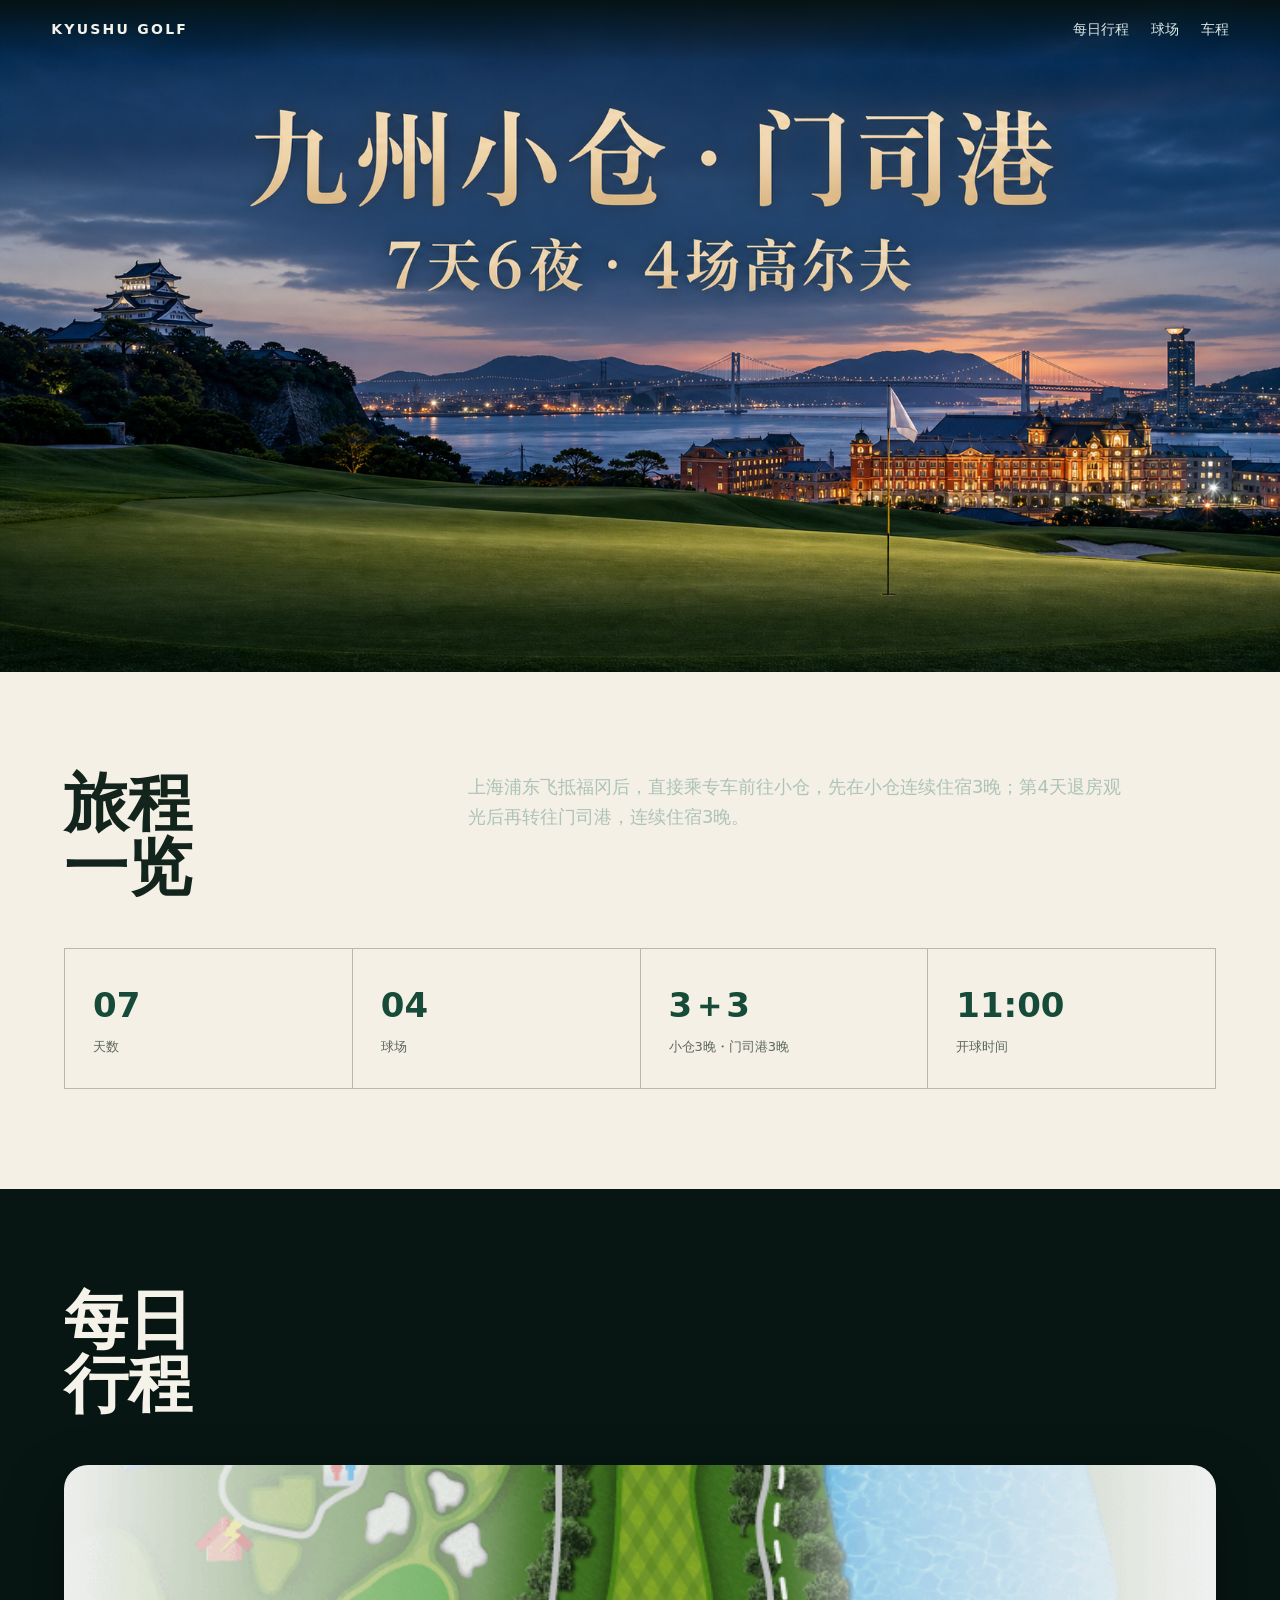
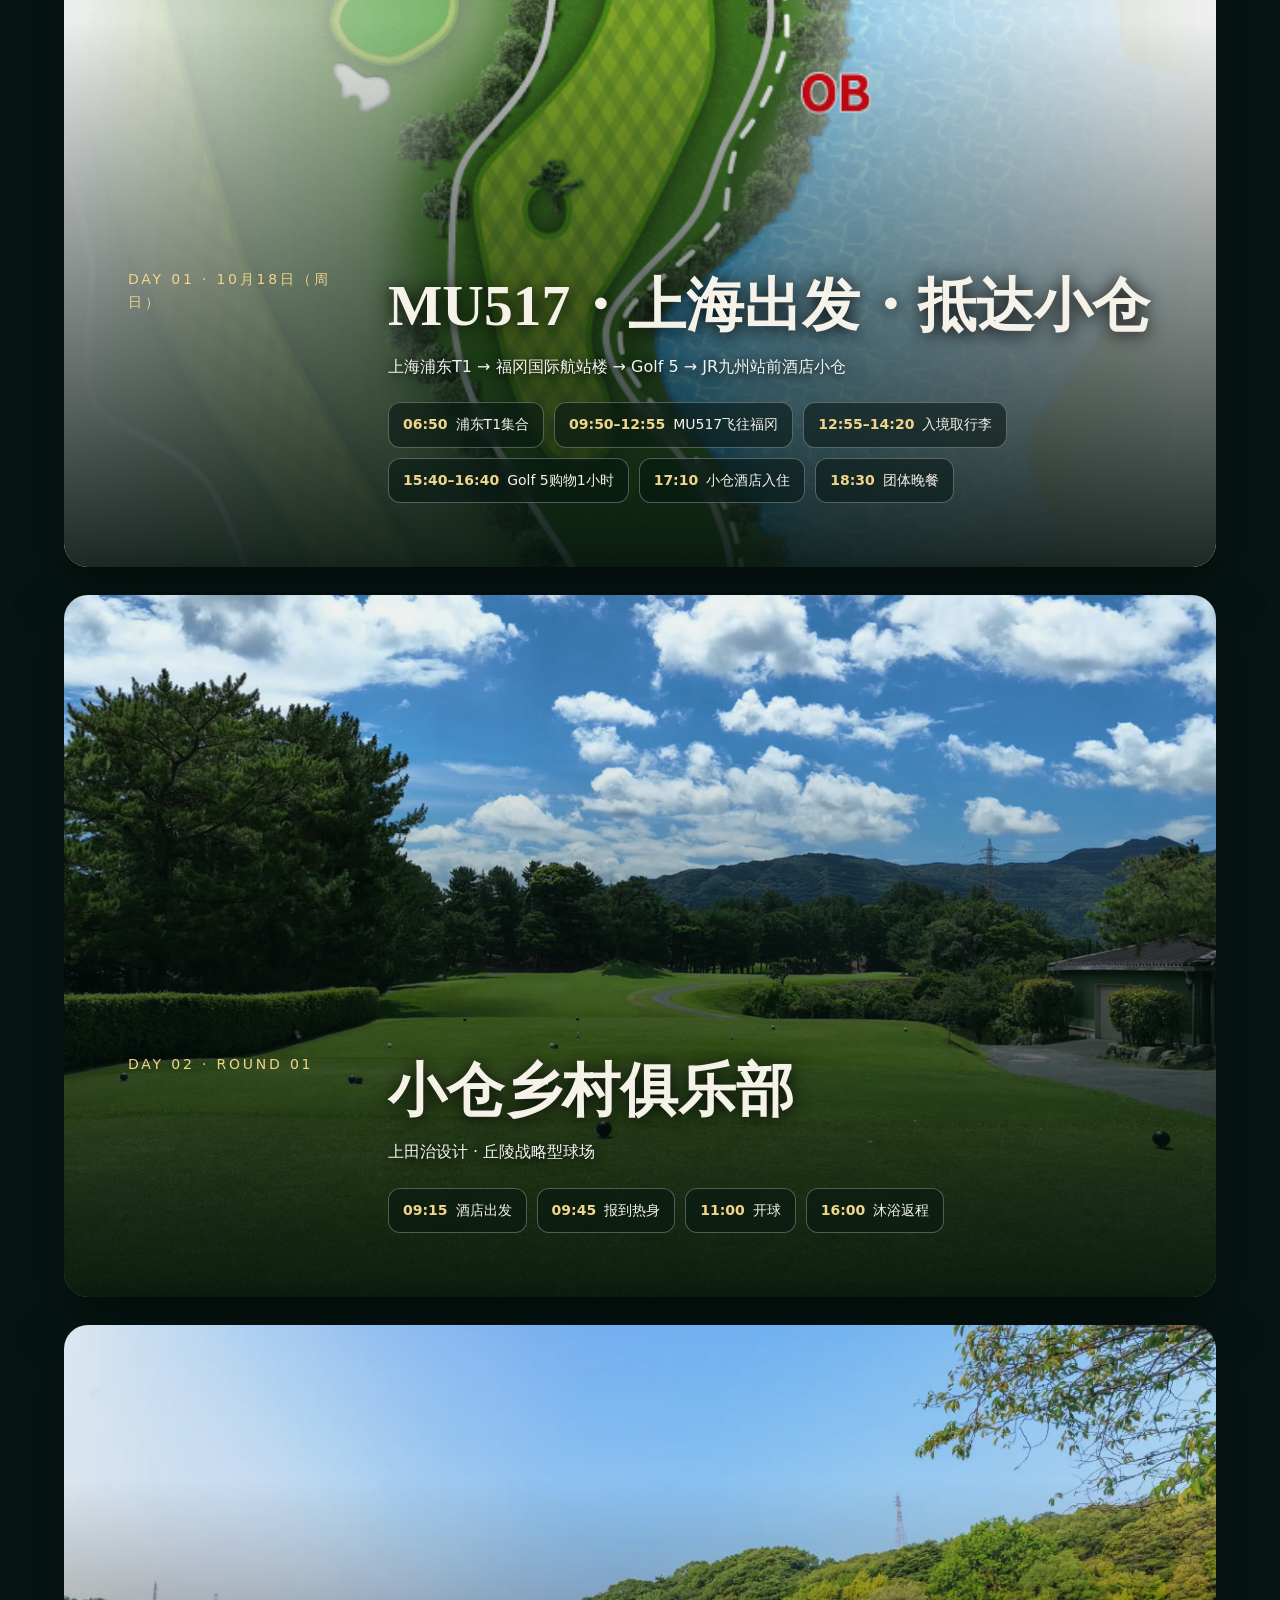
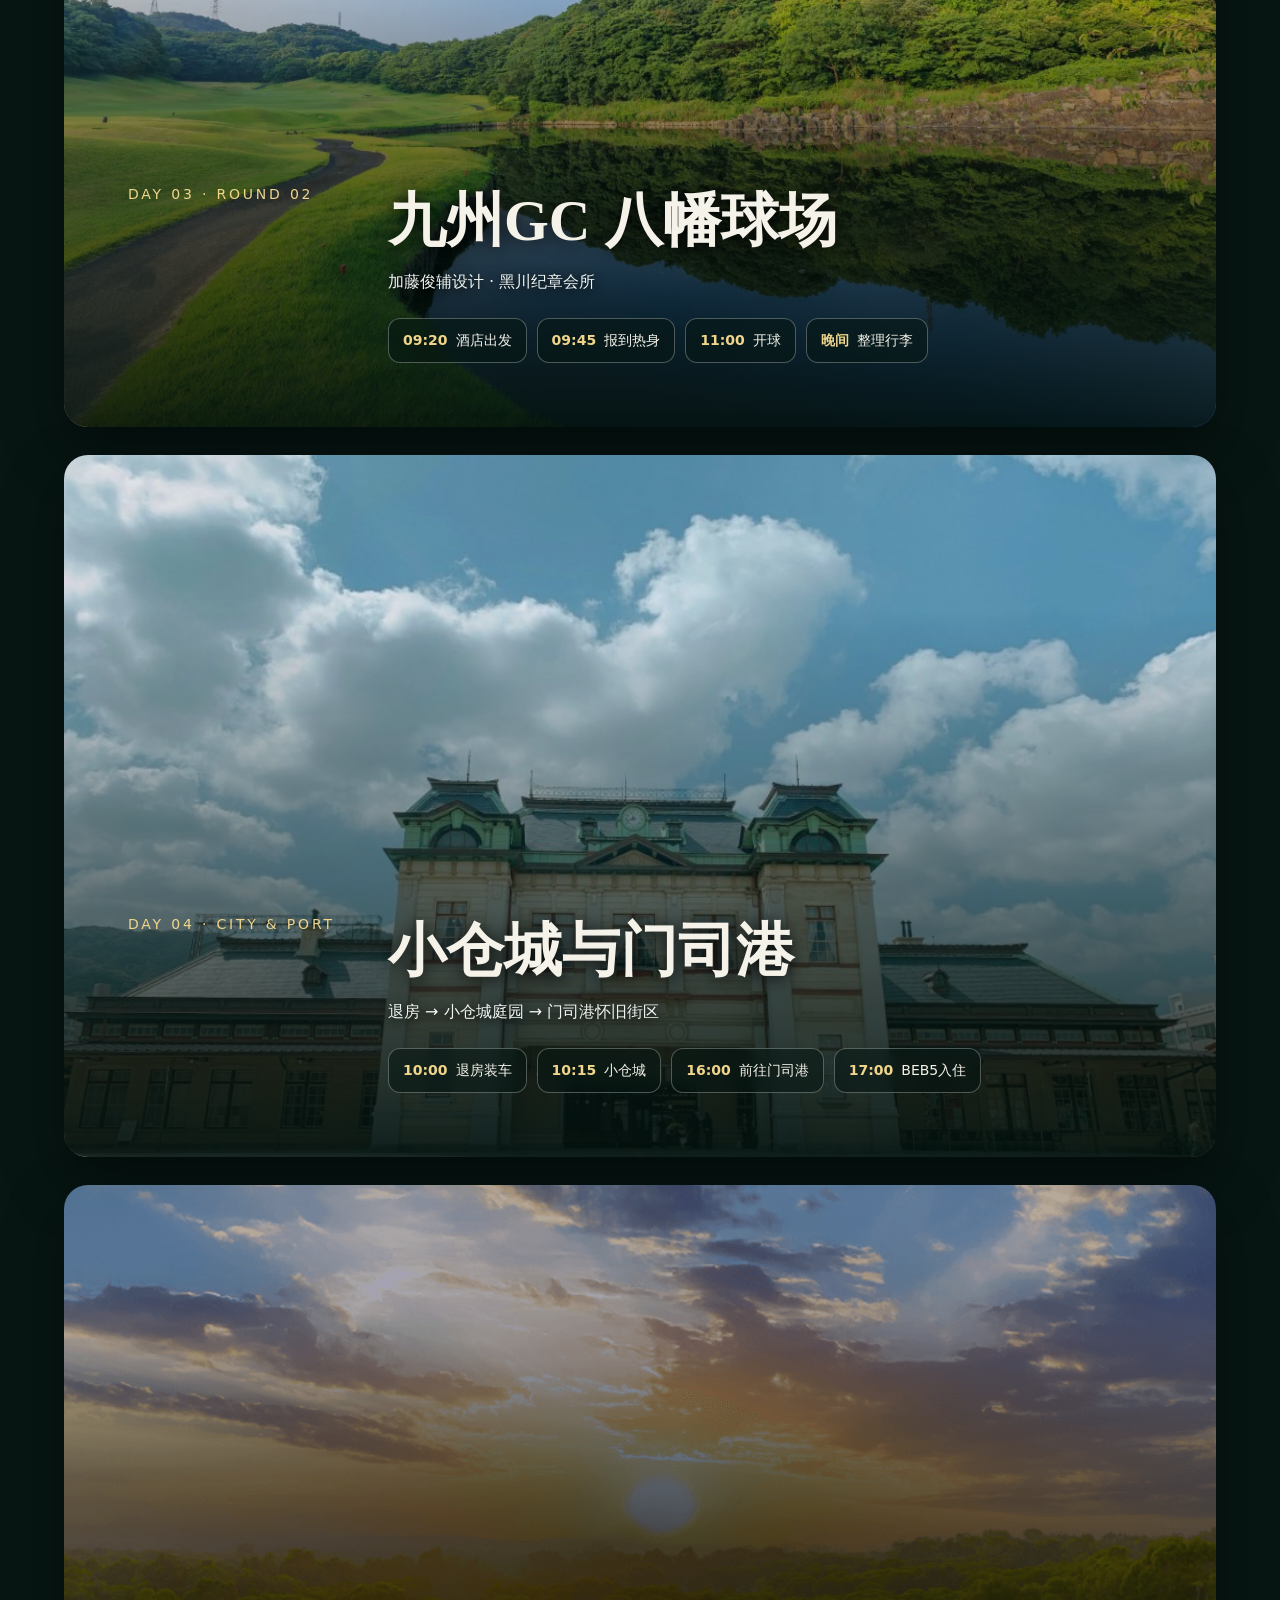
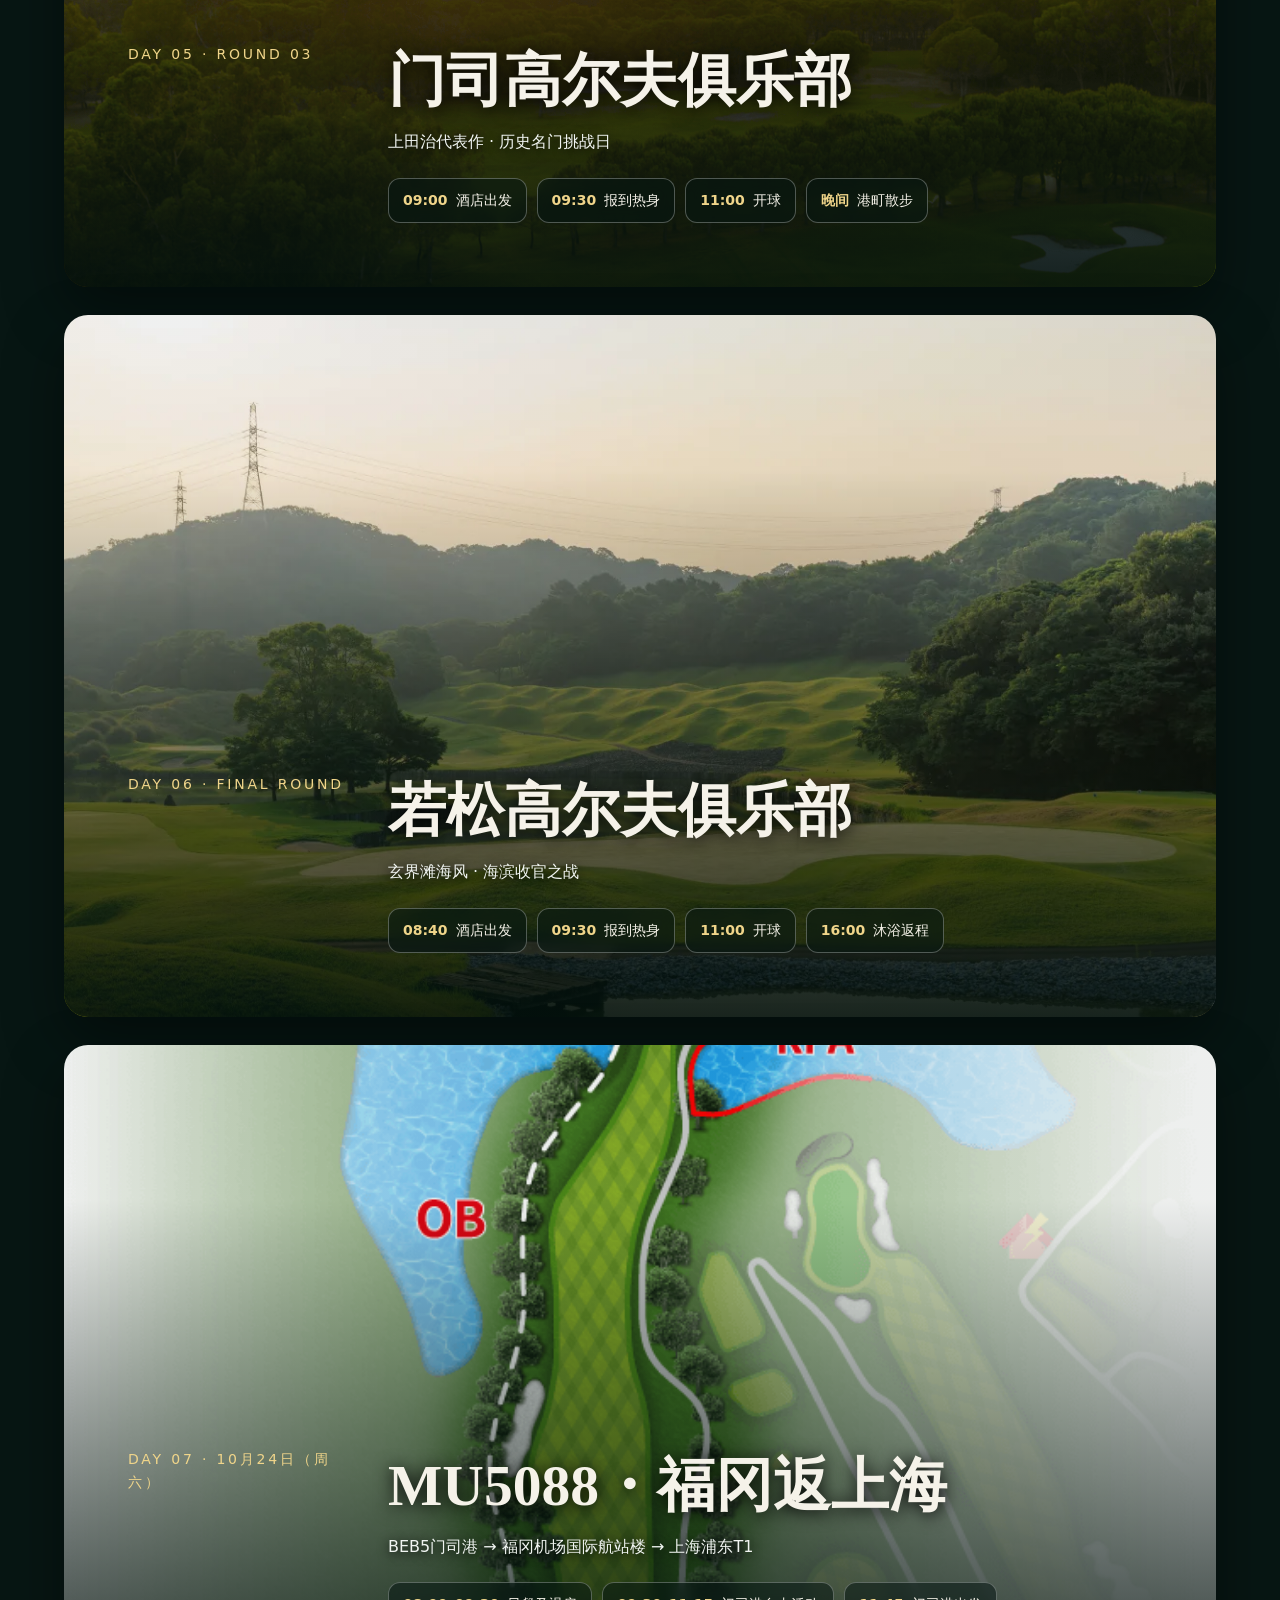
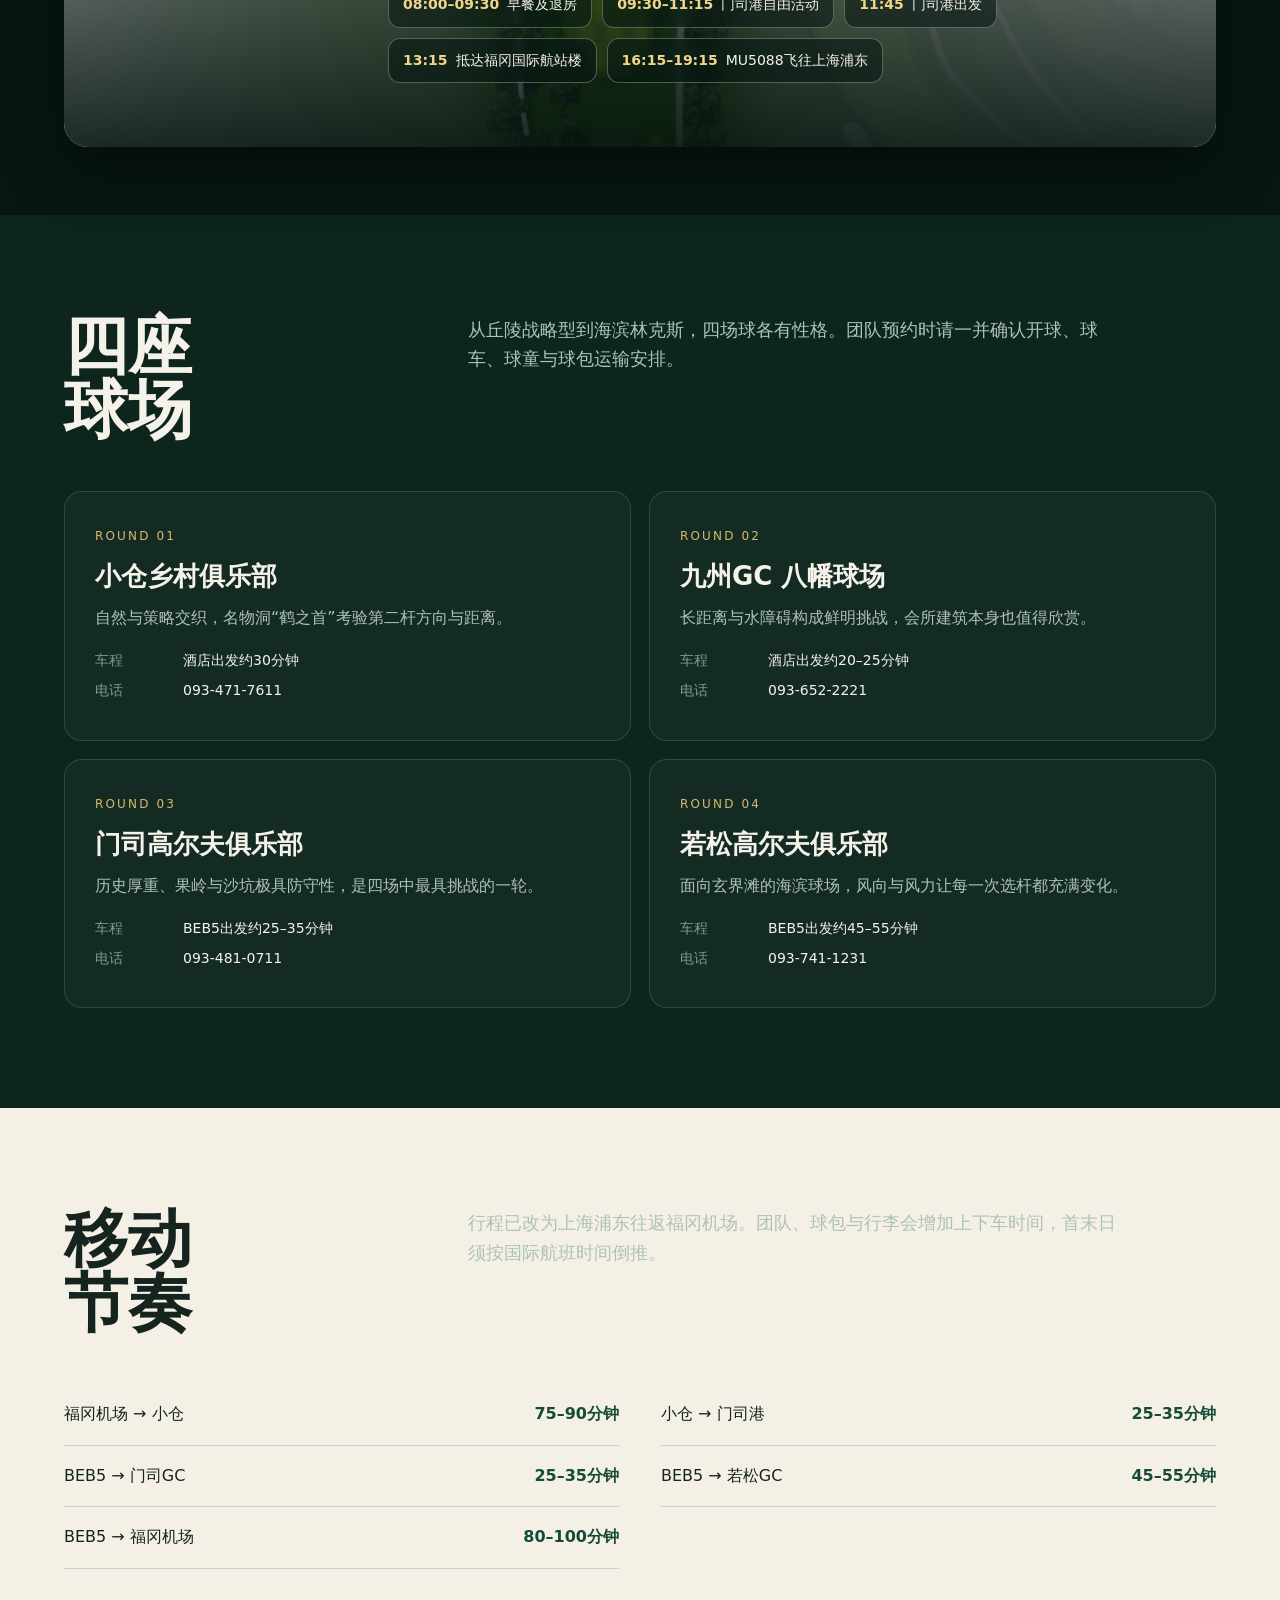
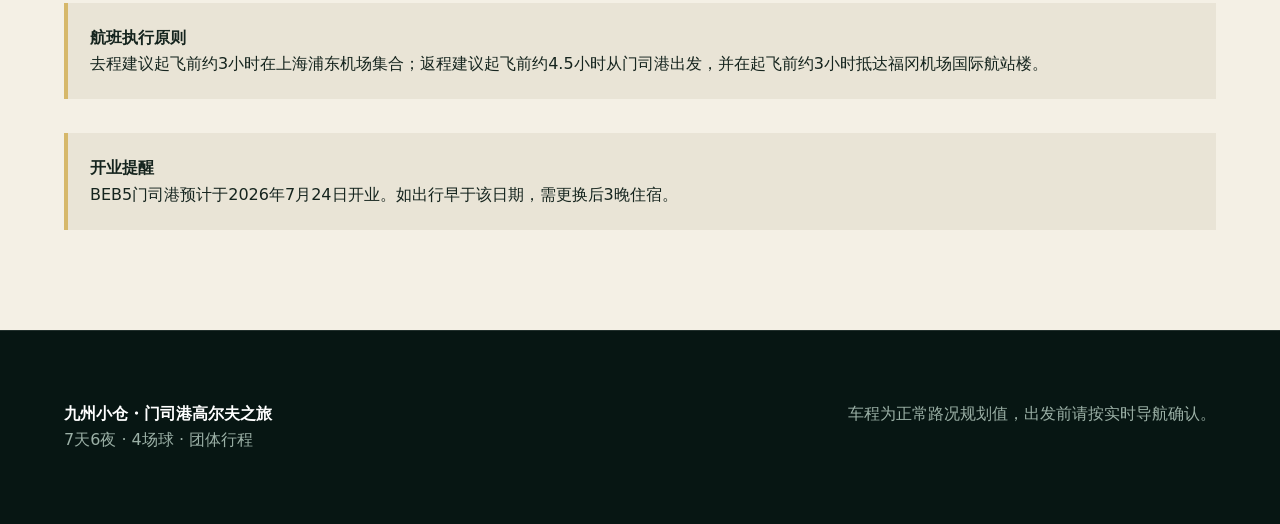
==== docs/index.html @ ddb7373b "Add GitHub Pages site" ====
<!doctype html>
<html lang="zh-Hans">
<head>
  <meta charset="utf-8" />
  <meta name="viewport" content="width=device-width,initial-scale=1" />
  <meta name="description" content="上海往返福冈，日本九州小仓・门司港7天6夜4场高尔夫团体行程" />
  <meta property="og:title" content="九州小仓・门司港高尔夫之旅" />
  <meta property="og:description" content="7天6夜・4场高尔夫团体行程" />
  <meta property="og:type" content="website" />
  <meta property="og:image" content="./og.png" />
  <meta name="twitter:card" content="summary_large_image" />
  <title>九州小仓・门司港高尔夫之旅</title>
  <style>
    :root{--ink:#f5f2e9;--paper:#f4f0e5;--night:#071613;--green:#174b39;--gold:#d6b86a;--muted:#adc2b8;--max:1180px}
    *{box-sizing:border-box}html{scroll-behavior:smooth}body{margin:0;background:var(--night);color:var(--ink);font-family:"Noto Sans SC","Microsoft YaHei",system-ui,sans-serif;line-height:1.65}a{color:inherit}.serif{font-family:"Noto Serif SC","Songti SC",serif}
    .nav{position:fixed;inset:0 0 auto;z-index:20;padding:18px 4vw;display:flex;justify-content:space-between;align-items:center;background:linear-gradient(#06110fe6,transparent)}.brand{font-weight:800;letter-spacing:.16em}.nav a{text-decoration:none;font-size:14px}.nav-links{display:flex;gap:22px;color:#dbe7e2}
    .hero{position:relative;background:#0b2947}.hero-art{display:block;width:100%;height:auto;max-height:100svh;object-fit:contain;margin:auto}.hero-inner{display:none}
    section{padding:100px 5vw}.wrap{max-width:var(--max);margin:auto}.section-head{display:grid;grid-template-columns:1fr 2fr;gap:30px;margin-bottom:48px}.section-head h2{font-size:clamp(34px,5vw,64px);line-height:1;margin:0}.section-head p{color:var(--muted);max-width:660px;margin:0;font-size:18px}.facts{background:var(--paper);color:#13241d}.fact-grid{display:grid;grid-template-columns:repeat(4,1fr);gap:1px;background:#b6b9ac;border:1px solid #b6b9ac}.fact{background:var(--paper);padding:28px}.fact b{display:block;font-size:34px;color:var(--green)}.fact span{font-size:13px;color:#5d675f}
    .days{padding-bottom:40px}.day{min-height:78vh;margin:0 auto 28px;max-width:var(--max);border-radius:24px;overflow:hidden;position:relative;display:flex;align-items:flex-end;background-size:cover;background-position:center;isolation:isolate;box-shadow:0 24px 60px #0006}.day:after{content:"";position:absolute;inset:0;background:linear-gradient(0deg,rgba(4,18,14,.9) 0%,rgba(4,18,14,.46) 42%,rgba(4,18,14,.06) 78%);z-index:-1}.day-content{padding:clamp(28px,5vw,64px);width:100%;display:grid;grid-template-columns:220px 1fr;gap:40px}.day-no{color:#f0d58a;font-size:14px;letter-spacing:.2em}.day h3{font-size:clamp(30px,4.5vw,58px);line-height:1.05;margin:8px 0 18px;text-shadow:0 2px 18px #000}.route{color:#f1f5f2;margin:0 0 22px;text-shadow:0 2px 12px #000}.timeline{display:flex;flex-wrap:wrap;gap:10px}.stop{border:1px solid #ffffff48;background:#0716138f;backdrop-filter:blur(7px);padding:10px 14px;border-radius:12px;font-size:14px}.stop strong{color:#f0d58a;margin-right:8px}.d1{background-image:url('./photos/kokura-01.png')}.d2{background-image:url('./photos/kokura-poster.jpg')}.d3{background-image:url('./photos/yahata-20.webp')}.d4{background-image:url('./photos/mojiko-station.jpg');background-position:center 38%}.d5{background-image:url('./photos/kokura-course.png')}.d6{background-image:url('./photos/yahata-31.webp')}.d7{background-image:url('./photos/kokura-11.png')}
    .courses{background:#0d251d}.course-grid{display:grid;grid-template-columns:repeat(2,1fr);gap:18px}.course{border:1px solid #ffffff21;border-radius:18px;padding:30px;background:#ffffff08}.course .num{color:var(--gold);font-size:12px;letter-spacing:.18em}.course h3{font-size:26px;margin:7px 0}.course p{color:var(--muted);margin:0 0 18px}.course dl{display:grid;grid-template-columns:88px 1fr;margin:0;font-size:14px}.course dt{color:#82988d}.course dd{margin:0 0 7px}.drive{background:var(--paper);color:#15241e}.drive-list{display:grid;grid-template-columns:repeat(2,1fr);gap:0 42px}.drive-row{display:flex;justify-content:space-between;gap:20px;padding:17px 0;border-bottom:1px solid #cdd1c7}.drive-row strong{color:var(--green);white-space:nowrap}.notice{margin-top:34px;padding:22px;border-left:4px solid var(--gold);background:#e9e4d6}.footer{padding:70px 5vw;color:#9bb0a6;border-top:1px solid #ffffff1c}.footer-inner{max-width:var(--max);margin:auto;display:flex;justify-content:space-between;gap:20px}.footer b{color:#fff}
    @media(max-width:800px){.nav-links{display:none}.section-head{grid-template-columns:1fr}.fact-grid{grid-template-columns:1fr 1fr}.day{min-height:86vh;border-radius:0;margin-inline:-5vw}.day-content{grid-template-columns:1fr;gap:10px}.course-grid,.drive-list{grid-template-columns:1fr}.footer-inner{display:block}.hero{background-position:62% center}}
    @media(prefers-reduced-motion:reduce){html{scroll-behavior:auto}}
  </style>
</head>
<body>
  <nav class="nav" aria-label="主要导航"><a class="brand" href="#top">KYUSHU GOLF</a><div class="nav-links"><a href="#journey">每日行程</a><a href="#courses">球场</a><a href="#drive">车程</a></div></nav>
  <header class="hero" id="top"><img class="hero-art" src="./hero-welcome.png" alt="九州小仓・门司港，7天6夜・4场高尔夫" /><div class="hero-inner" aria-hidden="true"></div></header>
  <section class="facts"><div class="wrap"><div class="section-head"><h2 class="serif">旅程<br>一览</h2><p>上海浦东飞抵福冈后，直接乘专车前往小仓，先在小仓连续住宿3晚；第4天退房观光后再转往门司港，连续住宿3晚。</p></div><div class="fact-grid"><div class="fact"><b>07</b><span>天数</span></div><div class="fact"><b>04</b><span>球场</span></div><div class="fact"><b>3＋3</b><span>小仓3晚・门司港3晚</span></div><div class="fact"><b>11:00</b><span>开球时间</span></div></div></div></section>
  <section class="days" id="journey"><div class="wrap section-head"><h2 class="serif">每日<br>行程</h2></div>
    <article class="day d1"><div class="day-content"><div><div class="day-no">DAY 01 · 10月18日（周日）</div></div><div><h3 class="serif">MU517・上海出发・抵达小仓</h3><p class="route">上海浦东T1 → 福冈国际航站楼 → Golf 5 → JR九州站前酒店小仓</p><div class="timeline"><span class="stop"><strong>06:50</strong>浦东T1集合</span><span class="stop"><strong>09:50–12:55</strong>MU517飞往福冈</span><span class="stop"><strong>12:55–14:20</strong>入境取行李</span><span class="stop"><strong>15:40–16:40</strong>Golf 5购物1小时</span><span class="stop"><strong>17:10</strong>小仓酒店入住</span><span class="stop"><strong>18:30</strong>团体晚餐</span></div></div></div></article>
    <article class="day d2"><div class="day-content"><div><div class="day-no">DAY 02 · ROUND 01</div></div><div><h3 class="serif">小仓乡村俱乐部</h3><p class="route">上田治设计 · 丘陵战略型球场</p><div class="timeline"><span class="stop"><strong>09:15</strong>酒店出发</span><span class="stop"><strong>09:45</strong>报到热身</span><span class="stop"><strong>11:00</strong>开球</span><span class="stop"><strong>16:00</strong>沐浴返程</span></div></div></div></article>
    <article class="day d3"><div class="day-content"><div><div class="day-no">DAY 03 · ROUND 02</div></div><div><h3 class="serif">九州GC 八幡球场</h3><p class="route">加藤俊辅设计 · 黑川纪章会所</p><div class="timeline"><span class="stop"><strong>09:20</strong>酒店出发</span><span class="stop"><strong>09:45</strong>报到热身</span><span class="stop"><strong>11:00</strong>开球</span><span class="stop"><strong>晚间</strong>整理行李</span></div></div></div></article>
    <article class="day d4"><div class="day-content"><div><div class="day-no">DAY 04 · CITY & PORT</div></div><div><h3 class="serif">小仓城与门司港</h3><p class="route">退房 → 小仓城庭园 → 门司港怀旧街区</p><div class="timeline"><span class="stop"><strong>10:00</strong>退房装车</span><span class="stop"><strong>10:15</strong>小仓城</span><span class="stop"><strong>16:00</strong>前往门司港</span><span class="stop"><strong>17:00</strong>BEB5入住</span></div></div></div></article>
    <article class="day d5"><div class="day-content"><div><div class="day-no">DAY 05 · ROUND 03</div></div><div><h3 class="serif">门司高尔夫俱乐部</h3><p class="route">上田治代表作 · 历史名门挑战日</p><div class="timeline"><span class="stop"><strong>09:00</strong>酒店出发</span><span class="stop"><strong>09:30</strong>报到热身</span><span class="stop"><strong>11:00</strong>开球</span><span class="stop"><strong>晚间</strong>港町散步</span></div></div></div></article>
    <article class="day d6"><div class="day-content"><div><div class="day-no">DAY 06 · FINAL ROUND</div></div><div><h3 class="serif">若松高尔夫俱乐部</h3><p class="route">玄界滩海风 · 海滨收官之战</p><div class="timeline"><span class="stop"><strong>08:40</strong>酒店出发</span><span class="stop"><strong>09:30</strong>报到热身</span><span class="stop"><strong>11:00</strong>开球</span><span class="stop"><strong>16:00</strong>沐浴返程</span></div></div></div></article>
    <article class="day d7"><div class="day-content"><div><div class="day-no">DAY 07 · 10月24日（周六）</div></div><div><h3 class="serif">MU5088・福冈返上海</h3><p class="route">BEB5门司港 → 福冈机场国际航站楼 → 上海浦东T1</p><div class="timeline"><span class="stop"><strong>08:00–09:30</strong>早餐及退房</span><span class="stop"><strong>09:30–11:15</strong>门司港自由活动</span><span class="stop"><strong>11:45</strong>门司港出发</span><span class="stop"><strong>13:15</strong>抵达福冈国际航站楼</span><span class="stop"><strong>16:15–19:15</strong>MU5088飞往上海浦东</span></div></div></div></article>
  </section>
  <section class="courses" id="courses"><div class="wrap"><div class="section-head"><h2 class="serif">四座<br>球场</h2><p>从丘陵战略型到海滨林克斯，四场球各有性格。团队预约时请一并确认开球、球车、球童与球包运输安排。</p></div><div class="course-grid">
    <article class="course"><span class="num">ROUND 01</span><h3>小仓乡村俱乐部</h3><p>自然与策略交织，名物洞“鹤之首”考验第二杆方向与距离。</p><dl><dt>车程</dt><dd>酒店出发约30分钟</dd><dt>电话</dt><dd>093-471-7611</dd></dl></article>
    <article class="course"><span class="num">ROUND 02</span><h3>九州GC 八幡球场</h3><p>长距离与水障碍构成鲜明挑战，会所建筑本身也值得欣赏。</p><dl><dt>车程</dt><dd>酒店出发约20–25分钟</dd><dt>电话</dt><dd>093-652-2221</dd></dl></article>
    <article class="course"><span class="num">ROUND 03</span><h3>门司高尔夫俱乐部</h3><p>历史厚重、果岭与沙坑极具防守性，是四场中最具挑战的一轮。</p><dl><dt>车程</dt><dd>BEB5出发约25–35分钟</dd><dt>电话</dt><dd>093-481-0711</dd></dl></article>
    <article class="course"><span class="num">ROUND 04</span><h3>若松高尔夫俱乐部</h3><p>面向玄界滩的海滨球场，风向与风力让每一次选杆都充满变化。</p><dl><dt>车程</dt><dd>BEB5出发约45–55分钟</dd><dt>电话</dt><dd>093-741-1231</dd></dl></article>
  </div></div></section>
  <section class="drive" id="drive"><div class="wrap"><div class="section-head"><h2 class="serif">移动<br>节奏</h2><p>行程已改为上海浦东往返福冈机场。团队、球包与行李会增加上下车时间，首末日须按国际航班时间倒推。</p></div><div class="drive-list"><div class="drive-row"><span>福冈机场 → 小仓</span><strong>75–90分钟</strong></div><div class="drive-row"><span>小仓 → 门司港</span><strong>25–35分钟</strong></div><div class="drive-row"><span>BEB5 → 门司GC</span><strong>25–35分钟</strong></div><div class="drive-row"><span>BEB5 → 若松GC</span><strong>45–55分钟</strong></div><div class="drive-row"><span>BEB5 → 福冈机场</span><strong>80–100分钟</strong></div></div><div class="notice"><b>航班执行原则</b><br>去程建议起飞前约3小时在上海浦东机场集合；返程建议起飞前约4.5小时从门司港出发，并在起飞前约3小时抵达福冈机场国际航站楼。</div><div class="notice"><b>开业提醒</b><br>BEB5门司港预计于2026年7月24日开业。如出行早于该日期，需更换后3晚住宿。</div></div></section>
  <footer class="footer"><div class="footer-inner"><div><b>九州小仓・门司港高尔夫之旅</b><br>7天6夜 · 4场球 · 团体行程</div><div>车程为正常路况规划值，出发前请按实时导航确认。</div></div></footer>
</body></html>
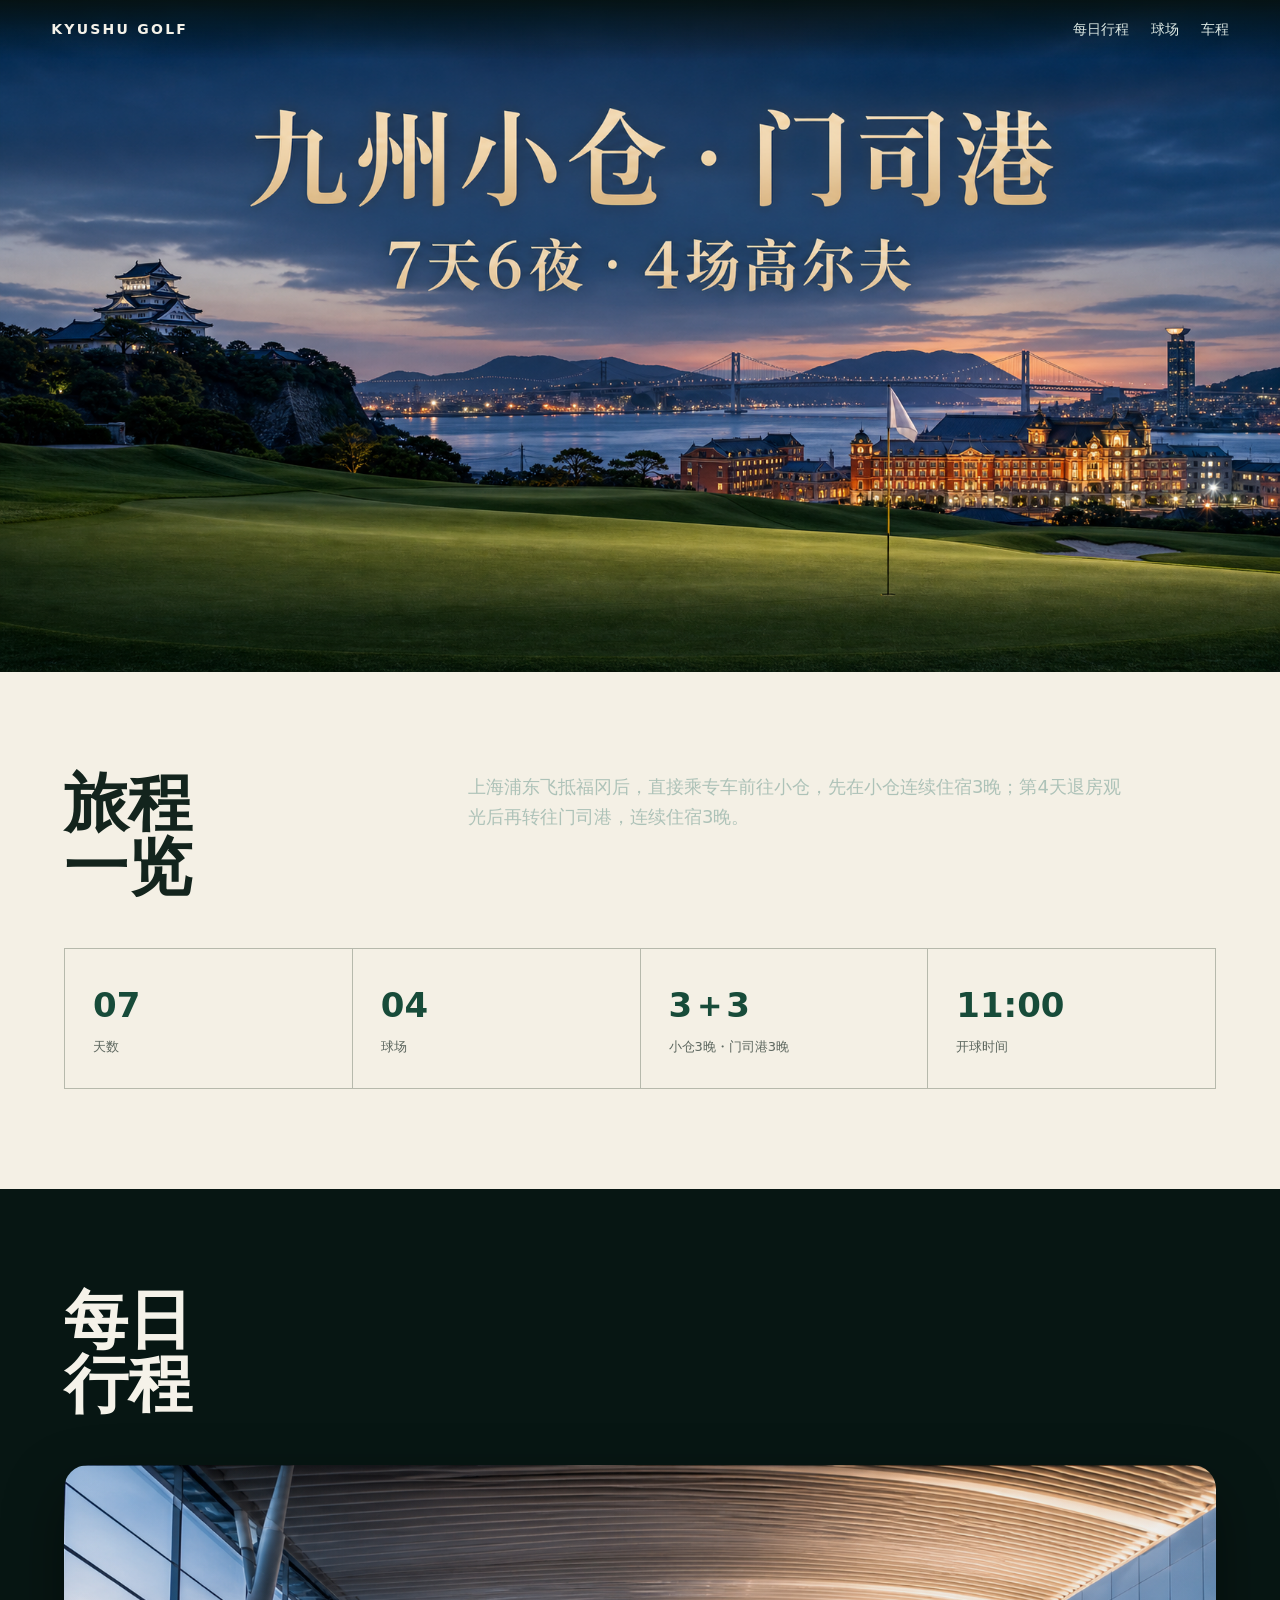
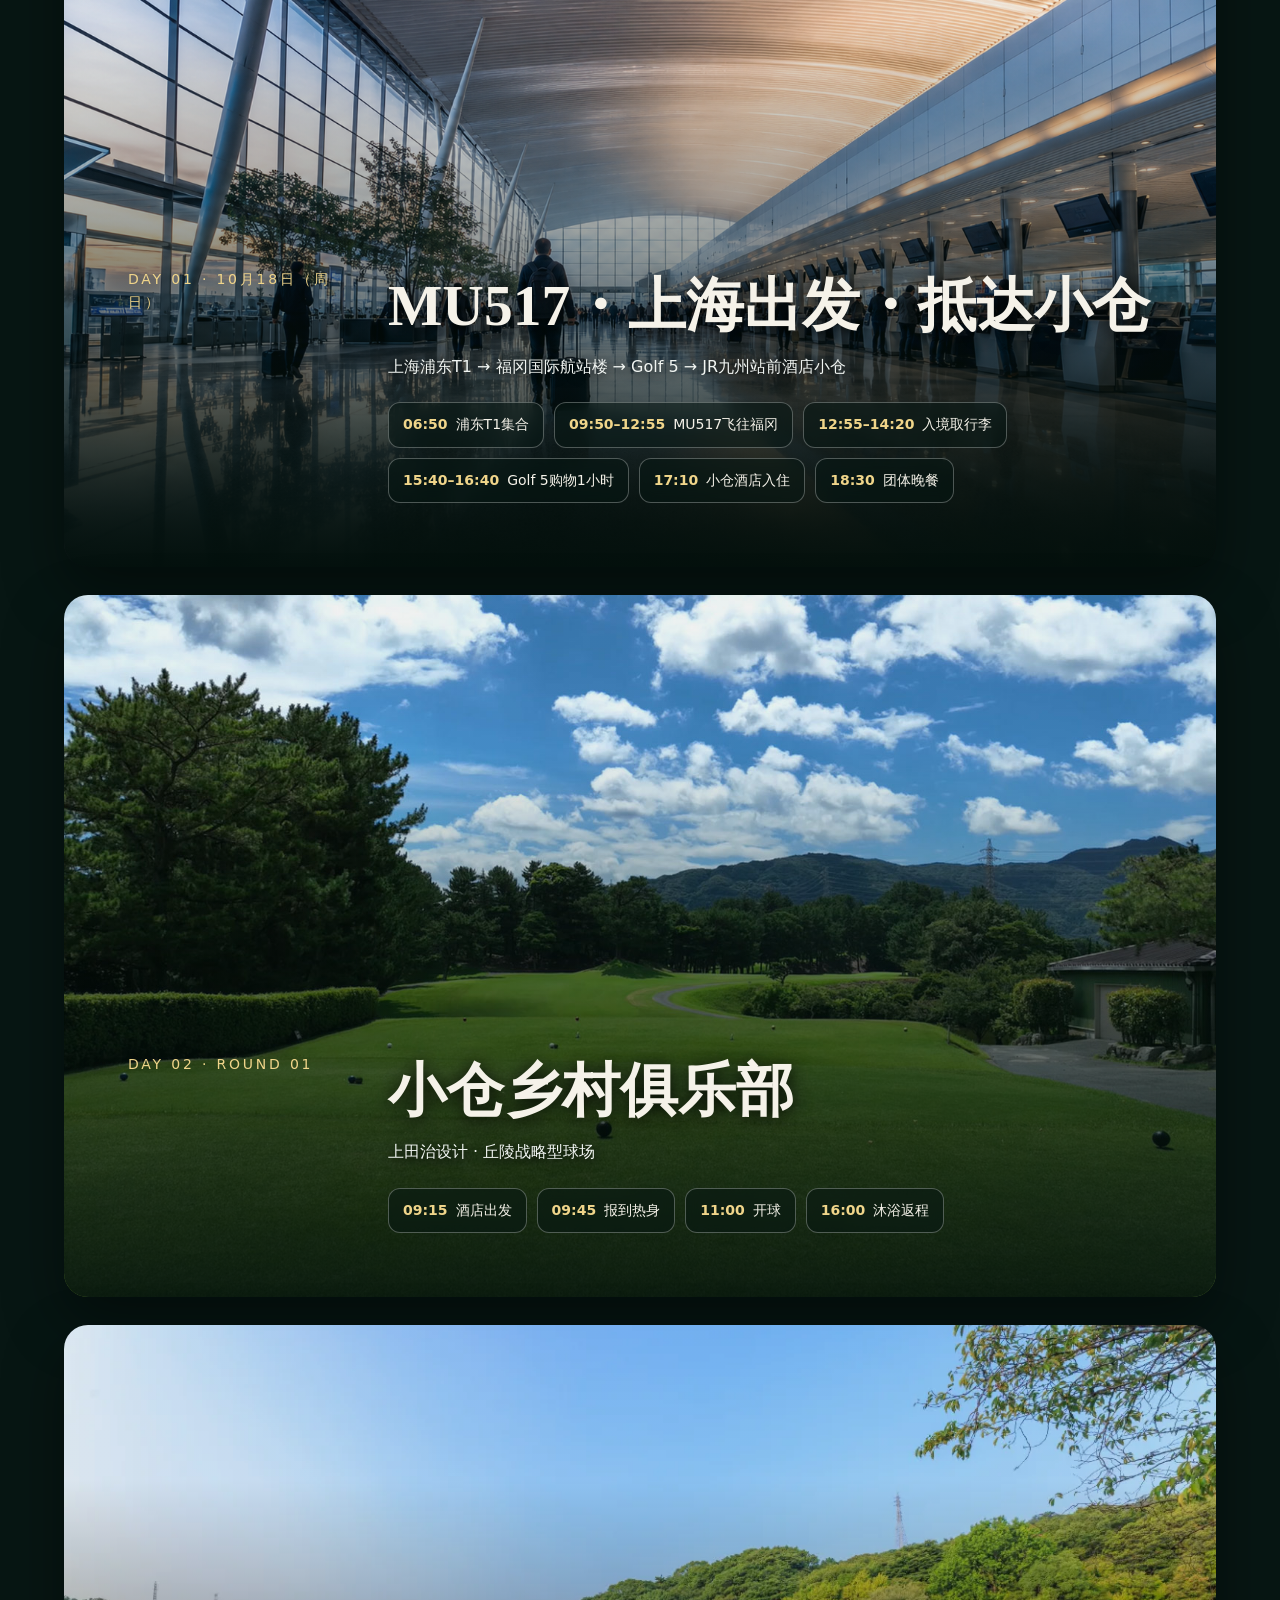
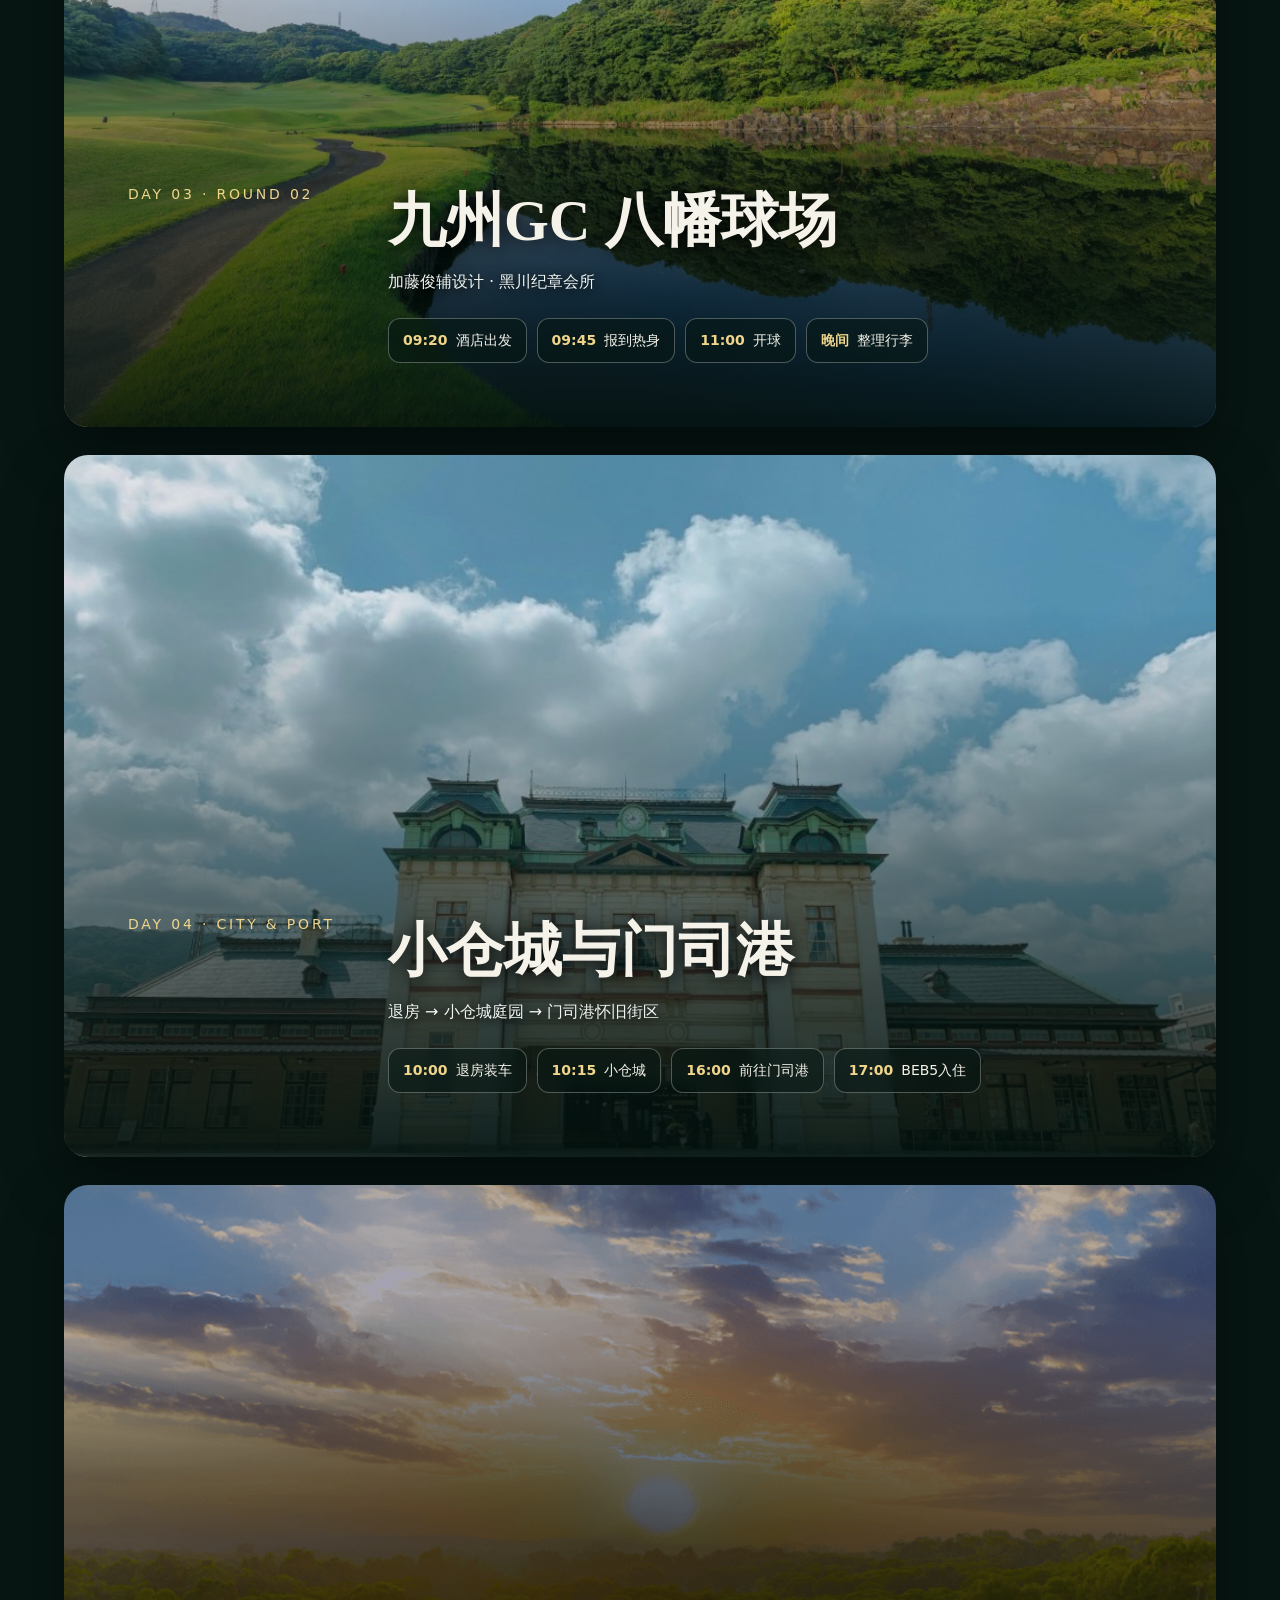
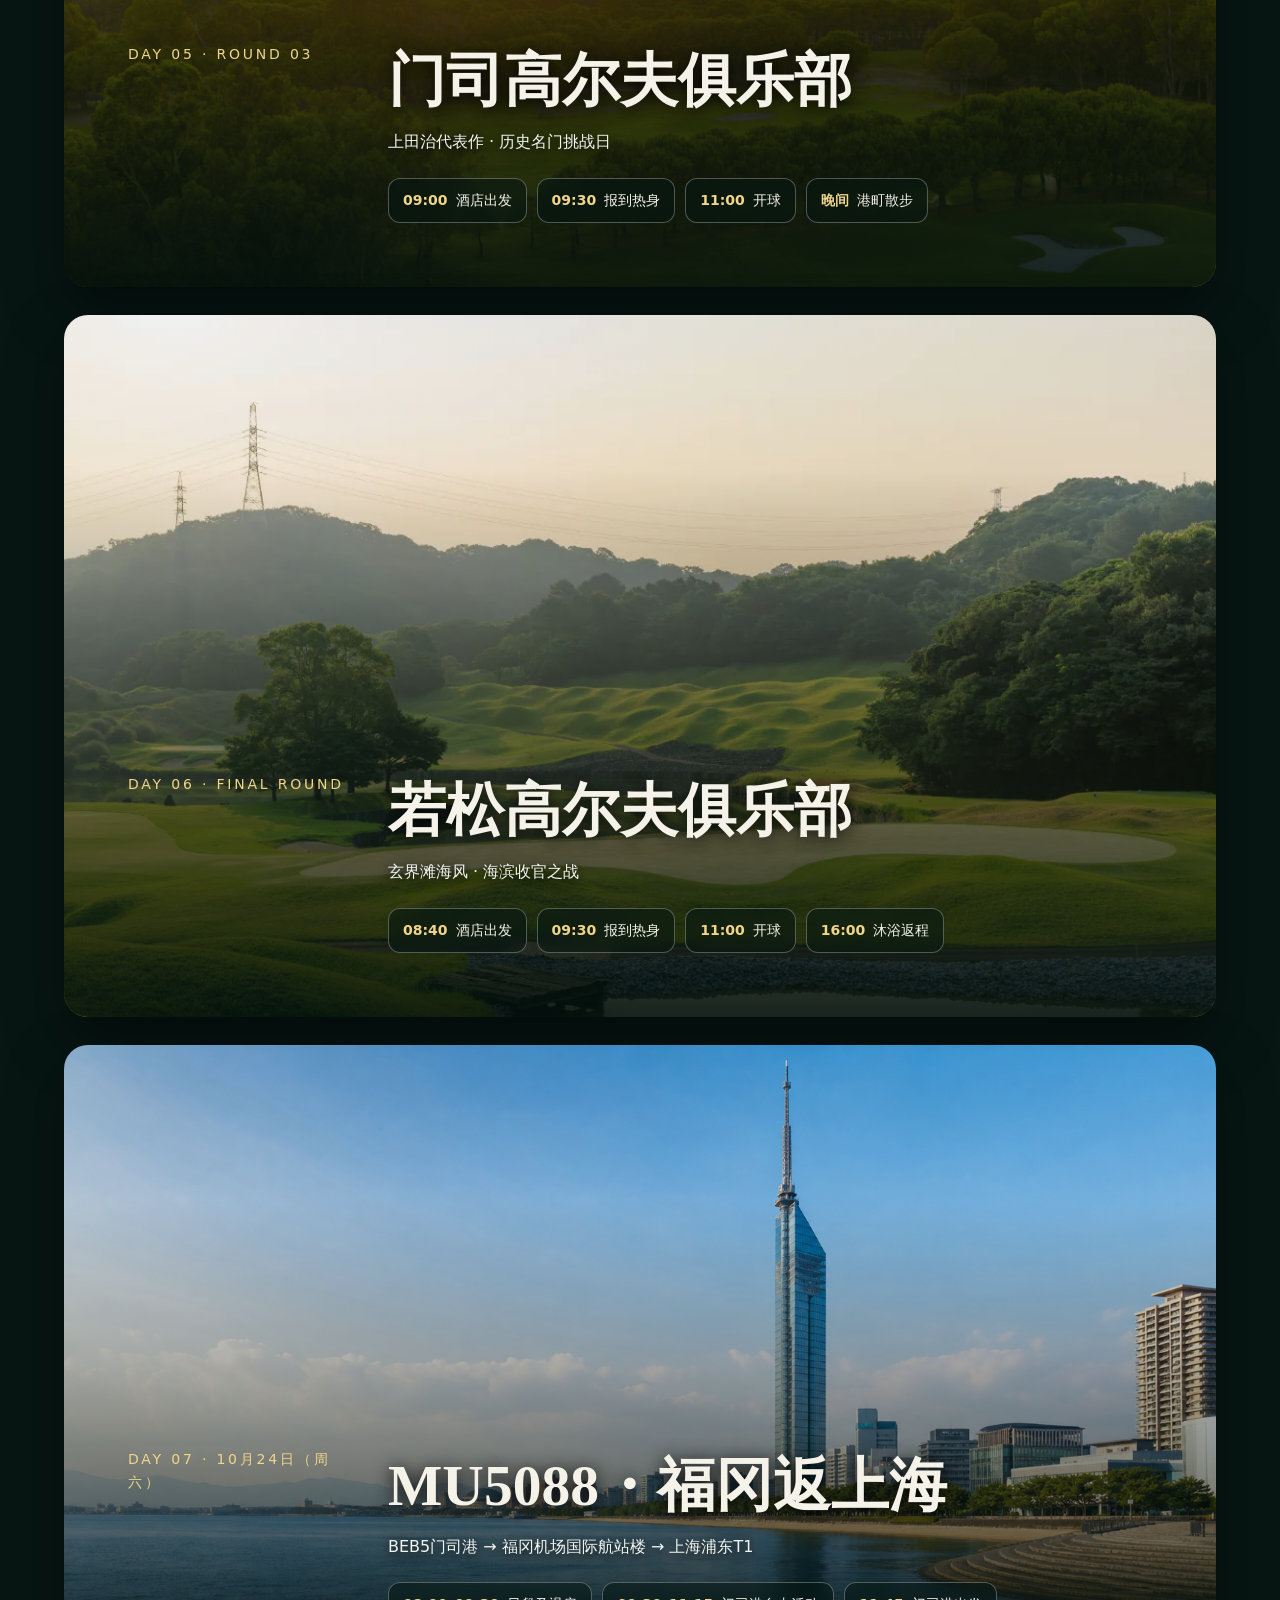
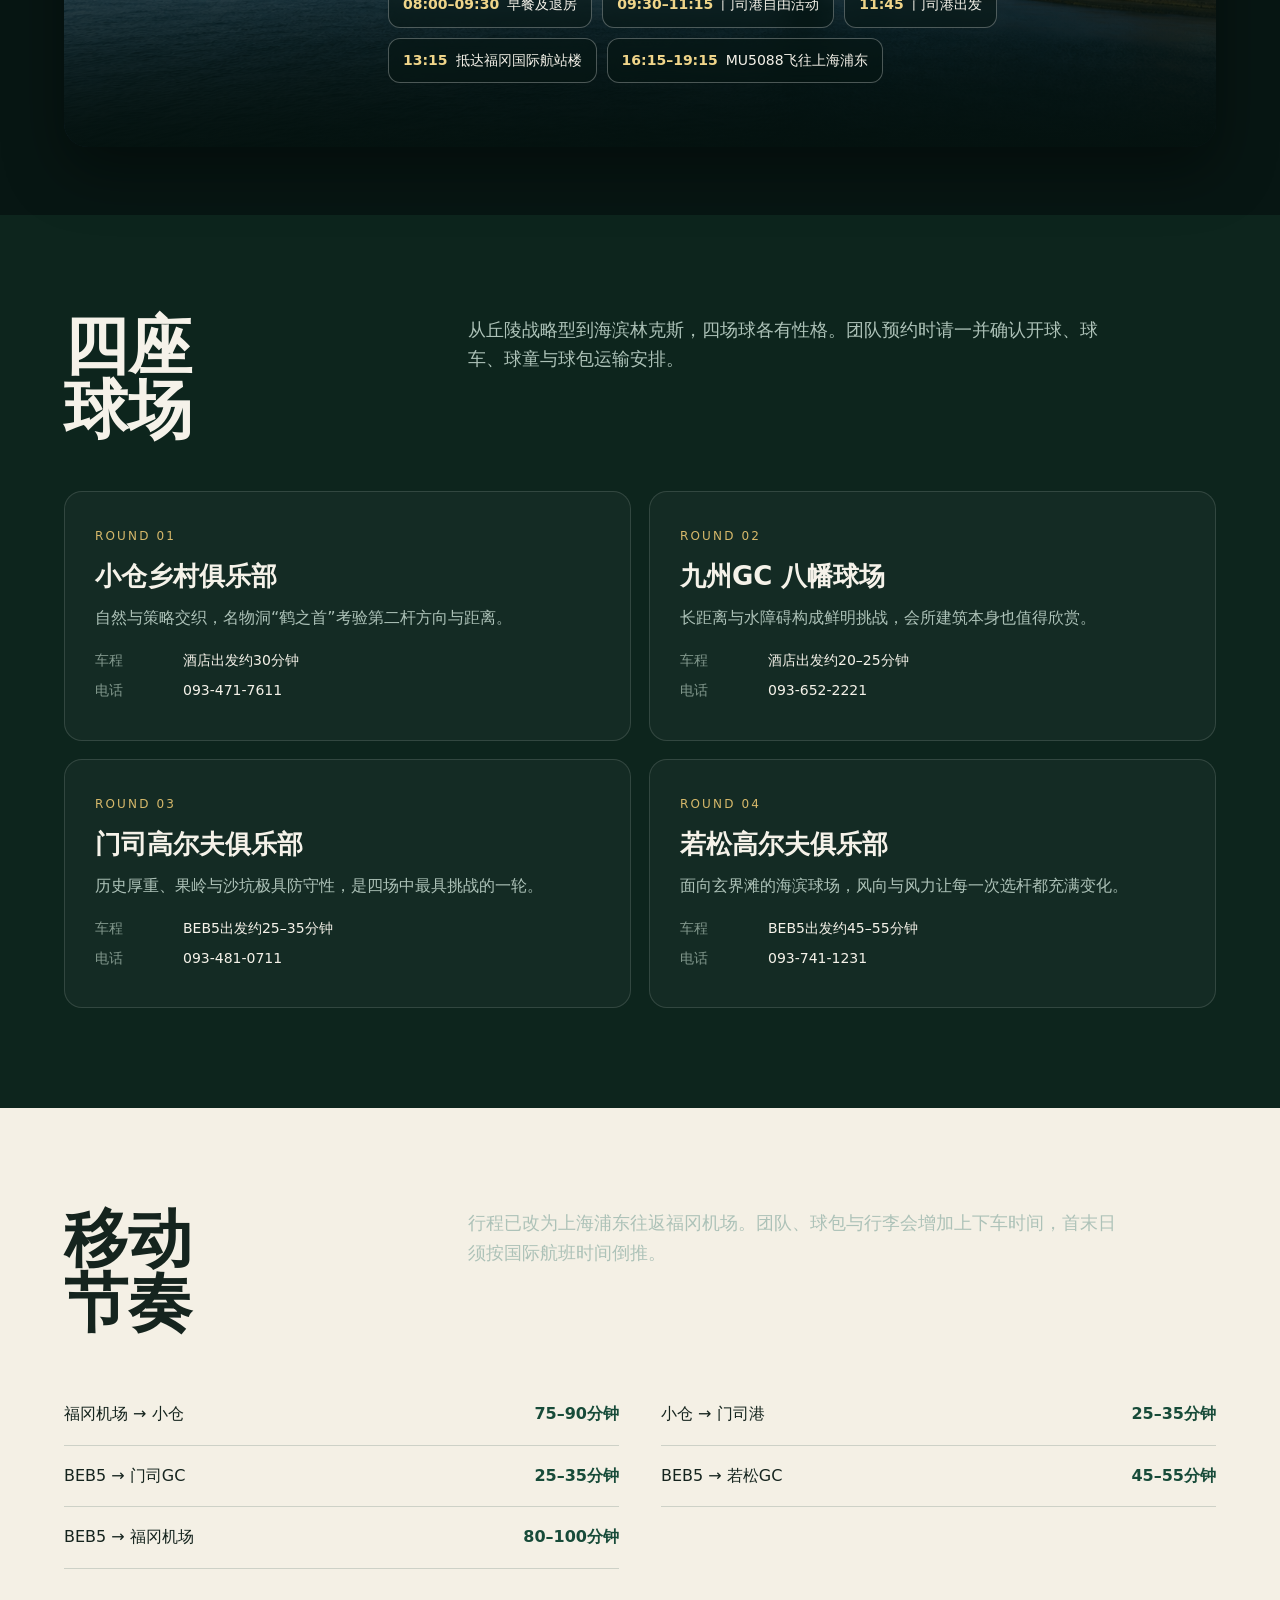
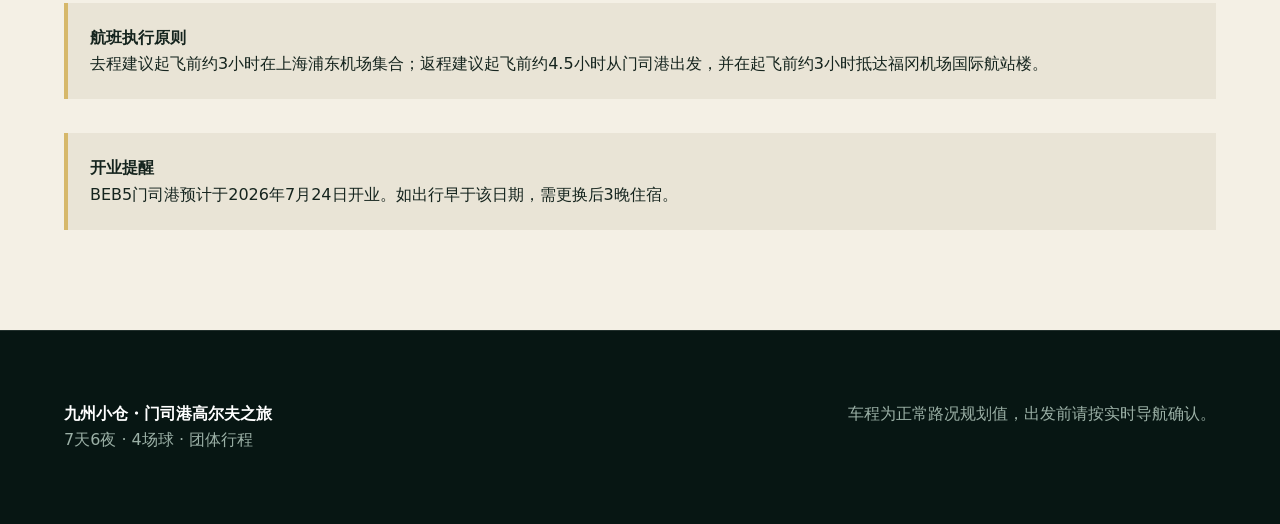
==== commit 236ecae1: "Update Day 1 and Day 7 photos" ====
--- a/docs/index.html
+++ b/docs/index.html
@@ -21,6 +21,7 @@
     @media(max-width:800px){.nav-links{display:none}.section-head{grid-template-columns:1fr}.fact-grid{grid-template-columns:1fr 1fr}.day{min-height:86vh;border-radius:0;margin-inline:-5vw}.day-content{grid-template-columns:1fr;gap:10px}.course-grid,.drive-list{grid-template-columns:1fr}.footer-inner{display:block}.hero{background-position:62% center}}
     @media(prefers-reduced-motion:reduce){html{scroll-behavior:auto}}
   </style>
+<style>.d1{background-image:url('./photos/day1-pudong.png')}.d7{background-image:url('./photos/day7-fukuoka.png')}</style>
 </head>
 <body>
   <nav class="nav" aria-label="主要导航"><a class="brand" href="#top">KYUSHU GOLF</a><div class="nav-links"><a href="#journey">每日行程</a><a href="#courses">球场</a><a href="#drive">车程</a></div></nav>
